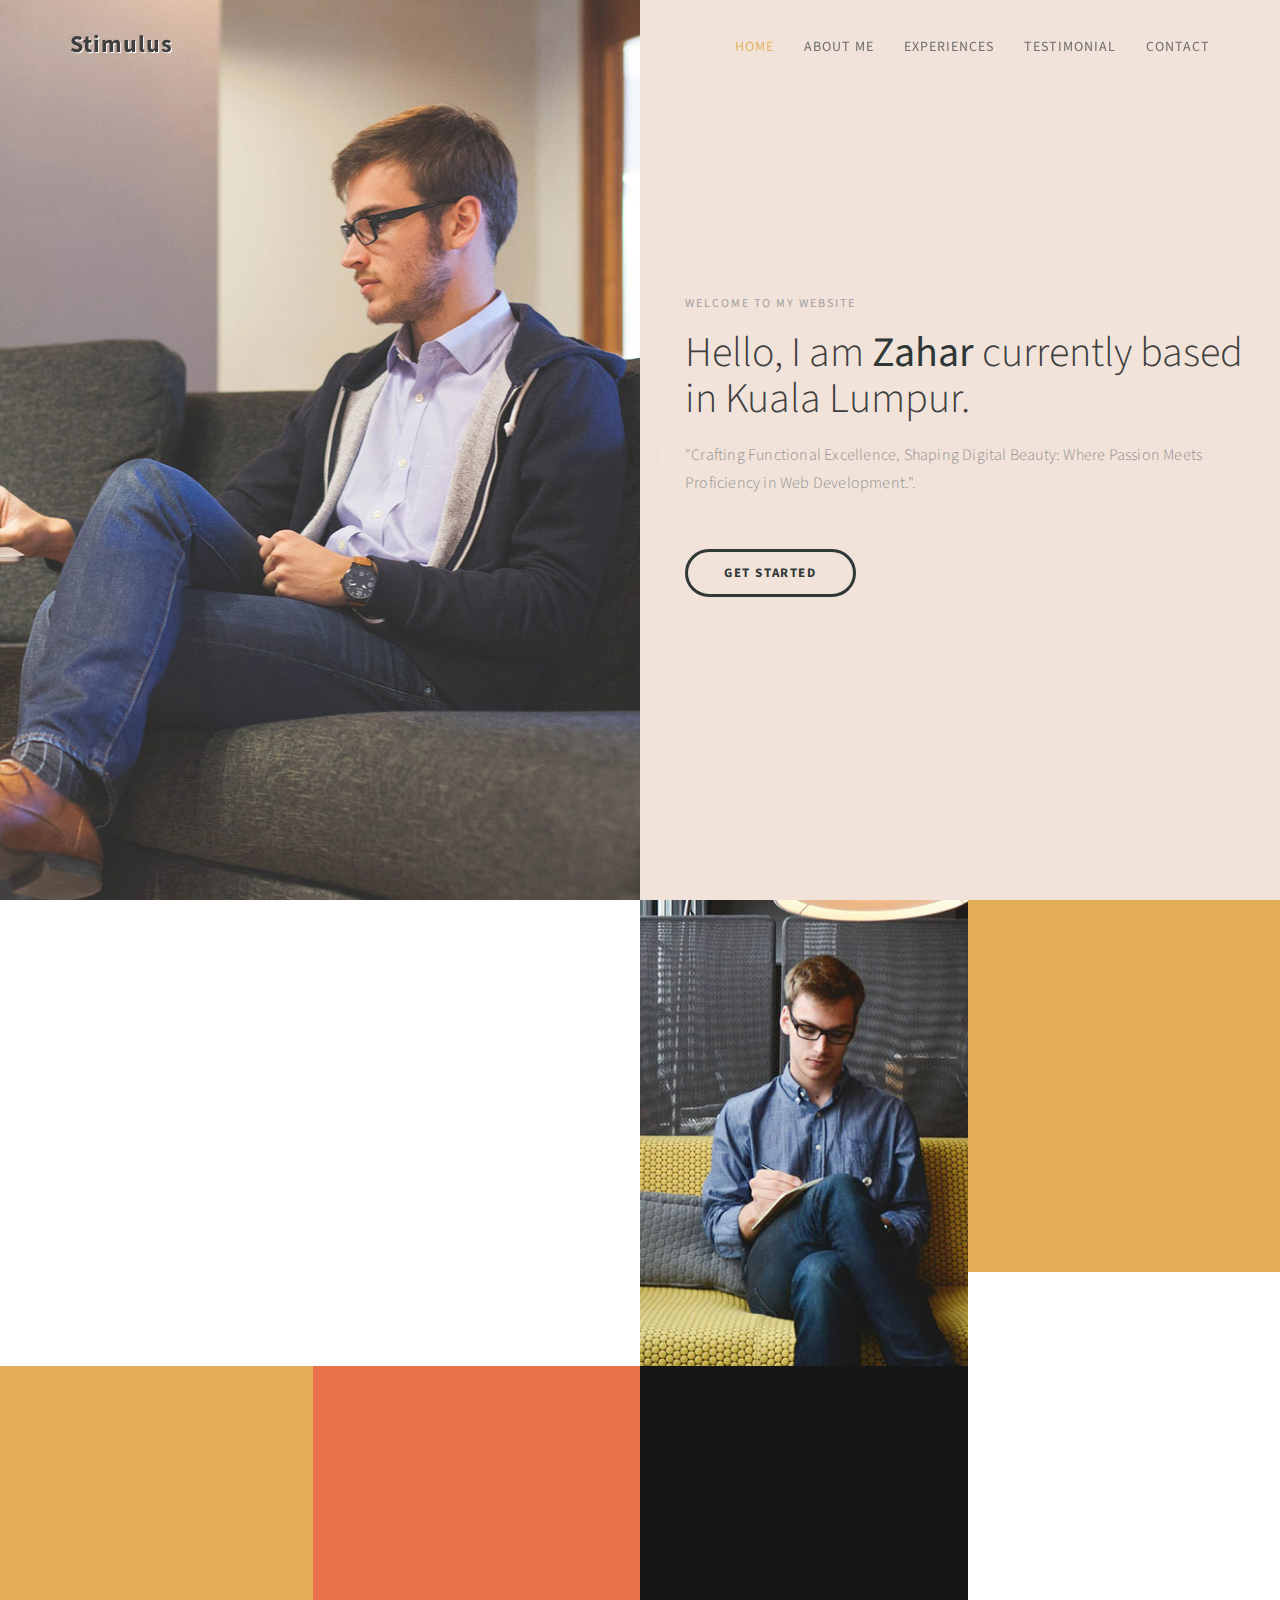
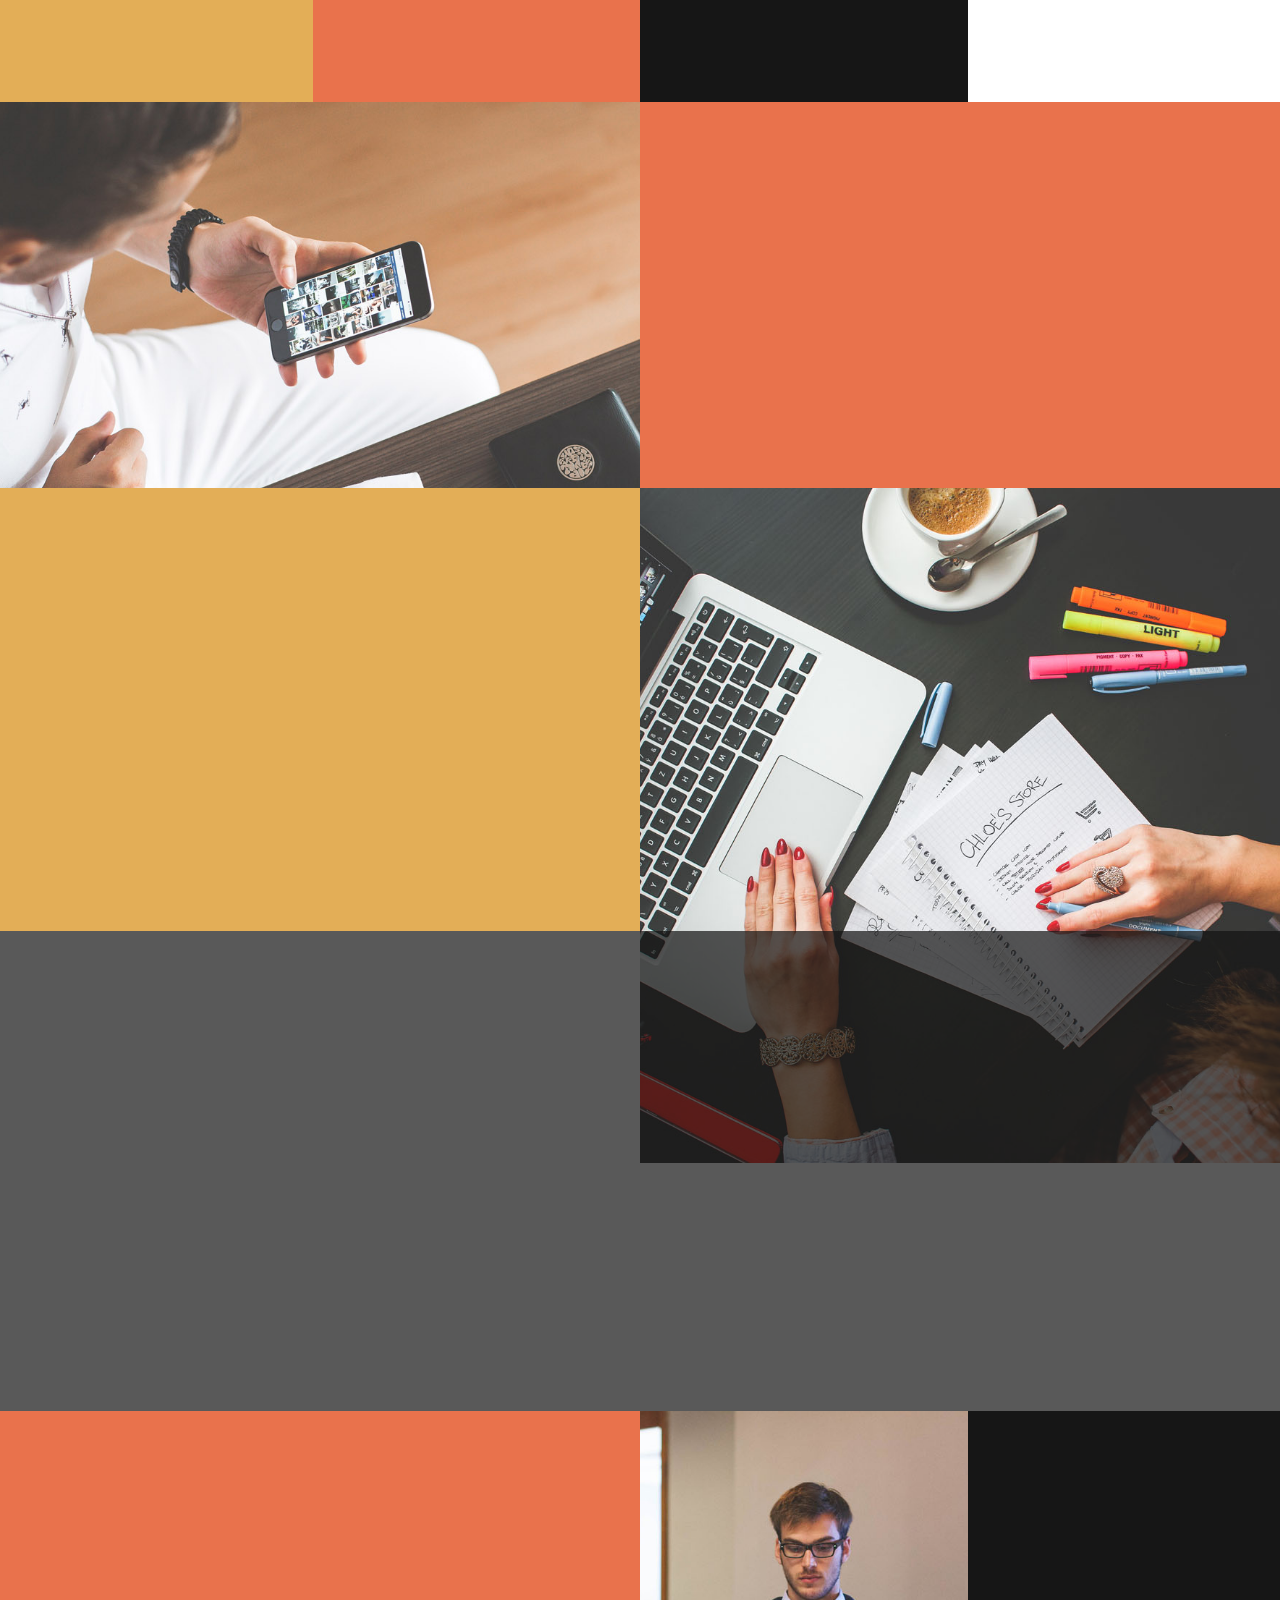
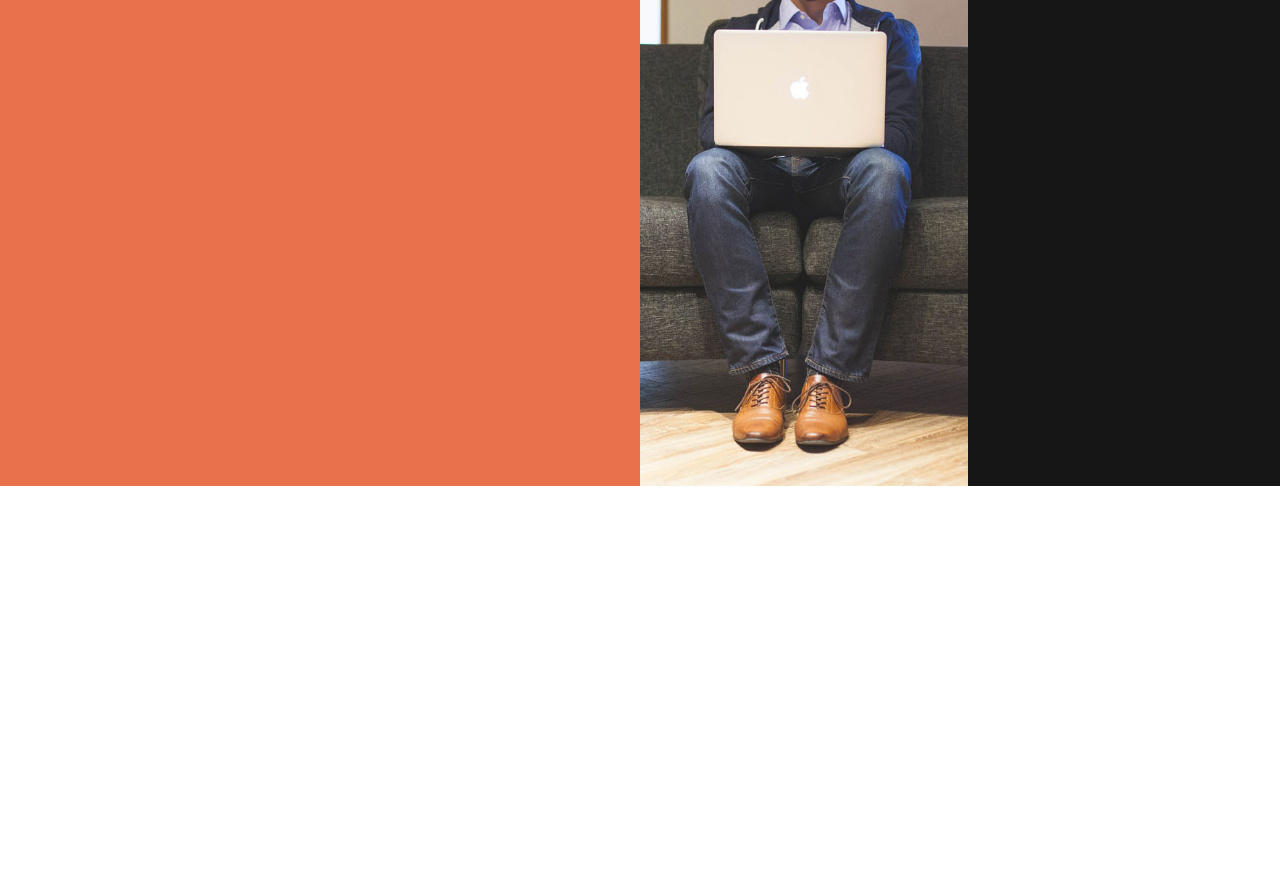
==== index.html @ f894a3c0 "adding file" ====
<!DOCTYPE html>
<html lang="en">
<head>

<meta charset="UTF-8">
<meta http-equiv="X-UA-Compatible" content="IE=Edge">
<meta name="description" content="">
<meta name="keywords" content="">
<meta name="author" content="templatemo">
<meta name="viewport" content="width=device-width, initial-scale=1, maximum-scale=1">

<title>Stimulus HTML CSS Template</title>
<!--
Stimulus Template
http://www.templatemo.com/tm-498-stimulus
-->
<link rel="stylesheet" href="css/bootstrap.min.css">
<link rel="stylesheet" href="css/animate.css">
<link rel="stylesheet" href="css/font-awesome.min.css">
<link rel="stylesheet" href="css/templatemo-style.css">

<link href="https://fonts.googleapis.com/css?family=Source+Sans+Pro:300,400,700" rel="stylesheet">

</head>
<body data-spy="scroll" data-target=".navbar-collapse" data-offset="50">


<!-- PRE LOADER -->

<div class="preloader">
     <div class="spinner">
          <span class="spinner-rotate"></span>
     </div>
</div>


<!-- Navigation Section -->

<div class="navbar navbar-fixed-top custom-navbar" role="navigation">
     <div class="container">

          <!-- navbar header -->
          <div class="navbar-header">
               <button class="navbar-toggle" data-toggle="collapse" data-target=".navbar-collapse">
                    <span class="icon icon-bar"></span>
                    <span class="icon icon-bar"></span>
                    <span class="icon icon-bar"></span>
               </button>
               <a href="#" class="navbar-brand">Stimulus</a>
          </div>

          <div class="collapse navbar-collapse">
               <ul class="nav navbar-nav navbar-right">
                    <li><a href="#home" class="smoothScroll">Home</a></li>
                    <li><a href="#about" class="smoothScroll">About Me</a></li>
                    <li><a href="#experience" class="smoothScroll">Experiences</a></li>
                    <li><a href="#quotes" class="smoothScroll">Testimonial</a></li>
                    <li><a href="#contact" class="smoothScroll">Contact</a></li>
               </ul>
          </div>

     </div>
</div>


<!-- Home Section -->

<section id="home" class="parallax-section">
     <div class="container">
          <div class="row">

               <div class="col-md-6 col-sm-6">
                    <div class="home-img"></div>
               </div>

               <div class="col-md-6 col-sm-6">
                    <div class="home-thumb">
                         <div class="section-title">
                              <h4 class="wow fadeInUp" data-wow-delay="0.3s">welcome to my website</h4>
                              <h1 class="wow fadeInUp" data-wow-delay="0.6s">Hello, I am <strong>Zahar</strong> currently based in Kuala Lumpur.</h1>
                              <p class="wow fadeInUp" data-wow-delay="0.9s">"Crafting Functional Excellence, Shaping Digital Beauty: Where Passion Meets Proficiency in Web Development.".</p>
                              
                              <a href="#about" class="wow fadeInUp smoothScroll section-btn btn btn-success" data-wow-delay="1.4s">Get Started</a>
                              
                         </div>
                    </div>
               </div>


          </div>
     </div>
</section>


<!-- About Section -->

<section id="about" class="parallax-section">
     <div class="container">
          <div class="row">

               <div class="col-md-6 col-sm-12">
                    <div class="about-thumb">
                         <div class="wow fadeInUp section-title" data-wow-delay="0.4s">
                              <h1>A Passionate Web Developer</h1>
                              <p class="color-yellow">Crafting Functional Excellence: A Journey of Passion and Purpose in Web Development</p>
                         </div>
                         <div class="wow fadeInUp" data-wow-delay="0.8s">
                              <p>In the dynamic world of web development, where innovation intersects with functionality, the journey of a junior web developer is nothing short of exhilarating. For me, it's not just about writing lines of code; it's about crafting digital experiences that resonate with users on a profound level.</p>
                              <p>But passion alone isn't enough. A good attitude is the cornerstone of effective teamwork. As a team member, I bring positivity, collaboration, and a willingness to learn and grow. I believe in the power of synergy, where diverse talents come together to achieve remarkable results.</p>
                         </div>
                    </div>
               </div>

               <div class="col-md-3 col-sm-6">
                    <div class="background-image about-img"></div>
               </div>

               <div class="bg-yellow col-md-3 col-sm-6">
                    <div class="skill-thumb">
                         <div class="wow fadeInUp section-title color-white" data-wow-delay="1.2s">
                              <h1>My Skills</h1>
                              <p class="color-white">LARAVEL . HTML . CSS .JS . REACT . GIT</p>
                         </div>

                         <div class=" wow fadeInUp skills-thumb" data-wow-delay="1.6s">
                         <strong>Front End (React) </strong>
                              <span class="color-white pull-right">60%</span>
                                   <div class="progress">
                                        <div class="progress-bar progress-bar-primary" role="progressbar" aria-valuenow="60" aria-valuemin="0" aria-valuemax="100" style="width: 60%;"></div>
                                   </div>

                         <strong>Backend processing (Laravel)</strong>
                              <span class="color-white pull-right">70%</span>
                                   <div class="progress">
                                        <div class="progress-bar progress-bar-primary" role="progressbar" aria-valuenow="70" aria-valuemin="0" aria-valuemax="100" style="width: 70%;"></div>
                                   </div>

                         <strong>HTML5 & CSS3</strong>
                              <span class="color-white pull-right">50%</span>
                                   <div class="progress">
                                        <div class="progress-bar progress-bar-primary" role="progressbar" aria-valuenow="50" aria-valuemin="0" aria-valuemax="100" style="width: 50%;"></div>
                                   </div>
                         </div>

                    </div>
               </div>

          </div>
     </div>
</section>


<!-- Service Section -->

<section id="service" class="parallax-section">
     <div class="container">
          <div class="row">

               <div class="bg-yellow col-md-3 col-sm-6">
                    <div class="wow fadeInUp color-white service-thumb" data-wow-delay="0.8s">
                         <i class="fa fa-desktop"></i>
                              <h3>Interface Design</h3>
                              <p class="color-white">Phasellus vulputate tellus nec tortor varius elementum. Curabitur at pulvinar ante.</p>
                    </div>
               </div>

               <div class="col-md-3 col-sm-6">
                    <div class="wow fadeInUp color-white service-thumb" data-wow-delay="1.2s">
                         <i class="fa fa-paper-plane"></i>
                              <h3>Media Strategy</h3>
                              <p class="color-white">Curabitur at pulvinar ante. Duis dui urna, faucibus eget felis eu, iaculis congue sem.</p>
                    </div>
               </div>

               <div class="bg-dark col-md-3 col-sm-6">
                    <div class="wow fadeInUp color-white service-thumb" data-wow-delay="1.6s">
                         <i class="fa fa-table"></i>
                              <h3>Mobile App</h3>
                              <p class="color-white">Mauris convallis eros massa, vitae euismod arcu tempus ut. Quisque viverra iaculis.</p>
                    </div>
               </div>

               <div class="bg-white col-md-3 col-sm-6">
                    <div class="wow fadeInUp service-thumb" data-wow-delay="1.8s">
                         <i class="fa fa-html5"></i>
                              <h3>Coding</h3>
                              <p>Mauris convallis eros massa, vitae euismod arcu tempus ut. Quisque viverra iaculis.</p>
                    </div>
               </div>

          </div>
     </div>
</section>


<!-- Experience Section -->

<section id="experience" class="parallax-section">
     <div class="container">
          <div class="row">

               <div class="col-md-6 col-sm-6">
                    <div class="background-image experience-img"></div>
               </div>

               <div class="col-md-6 col-sm-6">
                    <div class="color-white experience-thumb">
                         <div class="wow fadeInUp section-title" data-wow-delay="0.8s">
                              <h1>My Experiences</h1>
                              <p class="color-white">Previous companies and my tasks</p>
                         </div>

                         <div class="wow fadeInUp color-white media" data-wow-delay="1.2s">
                              <div class="media-object media-left">
                                   <i class="fa fa-laptop"></i>
                              </div>
                              <div class="media-body">
                                   <h3 class="media-heading">Graphic Designer <small>2014 Jul - 2015 Sep</small></h3>
                                   <p class="color-white">Lorem ipsum dolor sit amet, consectetur adipisicing elit.</p>
                              </div>
                         </div>

                         <div class="wow fadeInUp color-white media" data-wow-delay="1.6s">
                              <div class="media-object media-left">
                                   <i class="fa fa-laptop"></i>
                              </div>
                              <div class="media-body">
                                   <h3 class="media-heading">Web Designer <small>2015 Oct - 2017 Jan</small></h3>
                                   <p class="color-white">Lorem ipsum dolor sit amet, consectetur adipisicing elit.</p>
                              </div>
                         </div>

                    </div>
               </div>

          </div>
     </div>
</section>


<!-- Education Section -->

<section id="education" class="parallax-section">
     <div class="container">
          <div class="row">

               <div class="col-md-6 col-sm-6">
                    <div class="color-white education-thumb">
                         <div class="wow fadeInUp section-title" data-wow-delay="0.8s">
                              <h1>My Education</h1>
                              <p class="color-white">In cursus orci non ipsum gravida dignissim</p>
                         </div>

                         <div class="wow fadeInUp color-white media" data-wow-delay="1.2s">
                              <div class="media-object media-left">
                                   <i class="fa fa-laptop"></i>
                              </div>
                              <div class="media-body">
                                   <h3 class="media-heading">Master in Design <small>2012 Jan - 2014 May</small></h3>
                                   <p class="color-white">Etiam iaculis elit in mauris ullamcorper auctor. Proin a sapien id orci ullamcorper dignissim eu in neque. </p>
                              </div>
                         </div>

                         <div class="wow fadeInUp color-white media" data-wow-delay="1.6s">
                              <div class="media-object media-left">
                                   <i class="fa fa-laptop"></i>
                              </div>
                              <div class="media-body">
                                   <h3 class="media-heading">Bachelor of Arts <small>2008 May - 2011 Dec</small></h3>
                                   <p class="color-white">Orci varius natoque penatibus et magnis dis parturient montes, nascetur ridiculus mus.</p>
                              </div>
                         </div>

                    </div>
               </div>

               <div class="col-md-6 col-sm-6">
                    <div class="background-image education-img"></div>
               </div>

          </div>
     </div>
</section>


<!-- Quotes Section -->

<section id="quotes" class="parallax-section">
     <div class="overlay"></div>
     <div class="container">
          <div class="row">

               <div class="col-md-offset-1 col-md-10 col-sm-12">
                    <i class="wow fadeInUp fa fa-star" data-wow-delay="0.6s"></i>
                    <h2 class="wow fadeInUp" data-wow-delay="0.8s">Proin lobortis eu diam et facilisis. Fusce nisi nibh, molestie in vestibulum quis, auctor et orci.</h2>
                    <p class="wow fadeInUp" data-wow-delay="1s">Curabitur at pulvinar ante. Duis dui urna, faucibus eget felis eu, iaculis congue sem.</p>
               </div>

          </div>
     </div>
</section>


<!-- Contact Section -->

<section id="contact" class="parallax-section">
     <div class="container">
          <div class="row">

               <div class="col-md-6 col-sm-12">
                    <div class="contact-form">
                         <div class="wow fadeInUp section-title" data-wow-delay="0.2s">
                              <h1 class="color-white">Say hello..</h1>
                              <p class="color-white">Integer ut consectetur est. In cursus orci non ipsum gravida dignissim.</p>
                         </div>

                         <div id="contact-form">
                              <form action="#template-mo" method="post">
                                   <div class="wow fadeInUp" data-wow-delay="1s">
                                        <input name="fullname" type="text" class="form-control" id="fullname" placeholder="Your Name">
                                   </div>
                                   <div class="wow fadeInUp" data-wow-delay="1.2s">
                                        <input name="email" type="email" class="form-control" id="email" placeholder="Your Email">
                                   </div>
                                   <div class="wow fadeInUp" data-wow-delay="1.4s">
                                        <textarea name="message" rows="5" class="form-control" id="message" placeholder="Write your message..."></textarea>
                                   </div>
                                   <div class="wow fadeInUp col-md-6 col-sm-8" data-wow-delay="1.6s">
                                        <input name="submit" type="submit" class="form-control" id="submit" value="Send">
                                   </div>
                              </form>
                         </div>

                    </div>
               </div>

               <div class="col-md-3 col-sm-6">
                    <div class="background-image contact-img"></div>
               </div>

               <div class="bg-dark col-md-3 col-sm-6">
                    <div class="contact-thumb">
                         <div class="wow fadeInUp contact-info" data-wow-delay="0.6s">
                              <h3 class="color-white">Visit my office</h3>
                              <p>456 New Street 22000, New York City, USA</p>
                         </div>

                         <div class="wow fadeInUp contact-info" data-wow-delay="0.8s">
                              <h3 class="color-white">Contact.</h3>
                              <p><i class="fa fa-phone"></i> 01-0110-0220</p>
                              <p><i class="fa fa-envelope-o"></i> <a href="mailto:hello@company.co">hello@company.co</a></p>
                              <p><i class="fa fa-globe"></i> <a href="#">company.co</a></p>
                         </div>

                    </div>
               </div>

          </div>
     </div>
</section>


<!-- Footer Section -->

<footer>
	<div class="container">
		<div class="row">

               <div class="col-md-12 col-sm-12">
                    <div class="wow fadeInUp footer-copyright" data-wow-delay="1.8s">
                         <p>Copyright &copy; 2016 Your Company
                    
                    | Design: <a href="http://www.google.com/+templatemo" target="_parent">templatemo</a></p>
                    </div>
				<ul class="wow fadeInUp social-icon" data-wow-delay="2s">
                         <li><a href="#" class="fa fa-facebook"></a></li>
                         <li><a href="#" class="fa fa-twitter"></a></li>
                         <li><a href="#" class="fa fa-google-plus"></a></li>
                         <li><a href="#" class="fa fa-dribbble"></a></li>
                         <li><a href="#" class="fa fa-linkedin"></a></li>
                    </ul>
               </div>
			
		</div>
	</div>
</footer>

<!-- SCRIPTS -->

<script src="js/jquery.js"></script>
<script src="js/bootstrap.min.js"></script>
<script src="js/jquery.parallax.js"></script>
<script src="js/smoothscroll.js"></script>
<script src="js/wow.min.js"></script>
<script src="js/custom.js"></script>

</body>
</html>
---- css/templatemo-style.css ----
/*

Stimulus Template

http://www.templatemo.com/tm-498-stimulus

*/

body {
	background: #ffffff;
    font-family: 'Source Sans Pro', sans-serif;
    font-style: normal;
	font-weight: 300;
    overflow-x: hidden;
}

html,body {
  width: 100%;
  height: 100%;
}


/*---------------------------------------
    Typorgraphy              
-----------------------------------------*/

h1,h2,h3,h4,h5,h6 {
  font-style: normal;
  font-weight: 300;
}

h1,h2,h3 {
  font-weight: 300;
}

h1 {
  font-size: 42px;
  padding-bottom: 14px;
  margin-bottom: 0px;
}

h2 {
  font-size: 42px;
  line-height: 52px;
  margin-top: 0px;
}

h3 {
  font-size: 26px;
  line-height: 32px;
  padding-bottom: 6px;
}

h4 {
  color: #999;
  font-size: 12px;
  font-weight: normal;
  letter-spacing: 2px;
  text-transform: uppercase;
  padding-top: 6px;
}

h5 {
  color: #666666;
}

strong {
  color: #232B2B;
  font-weight: normal;
}

p {
    color: #888;
    font-size: 16px;
    font-weight: 300;
    line-height: 28px;
    letter-spacing: 0.2px;
}

.section-btn {
  background-color: transparent;
  border: 3px solid #232B2B;
  border-radius: 100px;
  color: #232B2B;
  font-size: 13px;
  font-weight: bold;
  letter-spacing: 1.6px;
  padding: 12px 36px;
  margin-top: 42px;
  transition: all 0.4s ease-in-out;
  text-transform: uppercase;
}

.section-btn:hover {
  background: #E3AE57;
  border-color: transparent;
  color: #ffffff;
}

.btn-success:focus {
  background-color: #000;
  border-color: transparent;
}

.parallax-section {
  background-attachment: fixed !important;
  background-size: cover !important;
}

.section-title {
  position: relative;
  padding-bottom: 22px;
}

#about,
#service,
#experience,
#education,
#contact {
  position: relative;
}

#home .container,
#about .container, 
#experience .container,
#service .container,
#education .container,
#contact .container {
  width: 100%;
  padding: 0;
  margin: 0;
}

#experience .experience-thumb,
#education .education-thumb  {
  padding: 22px 42px 42px 42px;
}

#service,
#quotes,
footer {
  text-align: center;
}

#experience,
#education {
  background: #E9724C;
}

.background-image {
    background-position: 50% 50% !important;
    background-size: cover !important;
    width: 100%;
    height: 100%;
    min-height: 75vh;
    position: absolute;
    top: 0;
    right: 0;
    bottom: 0;
    left: 0;
}

.color-white {
  color: #ffffff;
}

.color-yellow {
  color: #E3AE57;
}

.bg-yellow {
  background: #E3AE57;
}

.bg-white {
  background: #ffffff;
}

.bg-dark {
  background: #161616;
}



/*---------------------------------------
    General               
-----------------------------------------*/

html{
  -webkit-font-smoothing: antialiased;
}

a {
  color: #E3AE57;
  -webkit-transition: 0.5s;
  -o-transition: 0.5s;
  transition: 0.5s;
  text-decoration: none !important;
}
a:hover, a:active, a:focus {
  color: #E3AE57;
  outline: none;
}

* {
  -webkit-box-sizing: border-box;
  -moz-box-sizing: border-box;
  box-sizing: border-box;
}

*:before,
*:after {
  -webkit-box-sizing: border-box;
  -moz-box-sizing: border-box;
  box-sizing: border-box;
}



/*---------------------------------------
    Preloader section              
-----------------------------------------*/

.preloader {
  position: fixed;
  top: 0;
  left: 0;
  width: 100%;
  height: 100%;
  z-index: 99999;
  display: flex;
  flex-flow: row nowrap;
  justify-content: center;
  align-items: center;
  background: none repeat scroll 0 0 #ffffff;
}

.spinner {
  border: 1px solid transparent;
  border-radius: 5px;
  position: relative;
}

.spinner:before {
  content: '';
  box-sizing: border-box;
  position: absolute;
  top: 50%;
  left: 50%;
  width: 30px;
  height: 30px;
  margin-top: -10px;
  margin-left: -10px;
  border-radius: 50%;
  border: 2px solid #E3AE57;
  border-top-color: #f9f9f9;
  animation: spinner .6s linear infinite;
}

@-webkit-@keyframes spinner {
  to {transform: rotate(360deg);}
}

@keyframes spinner {
  to {transform: rotate(360deg);}
}



/*---------------------------------------
    Navigation section              
-----------------------------------------*/

.custom-navbar {
    margin-bottom: 0;
    background-color: #ffffff;
}

.custom-navbar .navbar-brand {
    color: #333;
	text-shadow: 1px 1px #fff;
    font-weight: bold;
    font-size: 24px;
    line-height: 35px;
    letter-spacing: 1px;
}

.custom-navbar .nav li a {
    color: #666;
    font-size: 14px;
    font-weight: 400;
    letter-spacing: 1px;
    text-transform: uppercase;
    line-height: 40px;
    transition: all 0.4s ease-in-out;
}

.custom-navbar .nav li a:hover {
    background: transparent;
    color: #E3AE57;
}

.custom-navbar .navbar-nav > li > a:hover,
.custom-navbar .navbar-nav > li > a:focus {
  background-color: transparent;
}

.custom-navbar .nav li.active > a {
    background-color: transparent;
    color: #E3AE57;
}

.custom-navbar .navbar-toggle {
    border: none;
    padding-top: 10px;
}

.custom-navbar .navbar-toggle {
    background-color: transparent;
}

.custom-navbar .navbar-toggle .icon-bar {
    background: #E3AE57;
    border-color: transparent;
}

@media(min-width:768px) {
    .custom-navbar {
        padding: 12px 0;
        border-bottom: 0;
        background: 0 0; 
    }
    .custom-navbar.top-nav-collapse {
        background: #ffffff;
        box-shadow: 0px 2px 8px 0px rgba(50, 50, 50, 0.08);
        padding: 0;
    }

}



/*---------------------------------------
    Home section              
-----------------------------------------*/

#home h1 {
  padding-bottom: 18px;
}

#home .col-md-6 {
  background: #f1e2d7;
/* light blue color: #c3eafd; */
  padding-right: 0;
  padding-left: 0;
}

#home .home-img {
  background: url('../images/home-img.jpg') no-repeat;
  background-size: cover;
  background-position: 50% 50%;
  width: 100%;
  height: 100vh;
}

#home .home-thumb {
  display: -webkit-box;
  display: -webkit-flex;
  display: -ms-flexbox;
  display: flex;
  -webkit-box-align: center;
  -webkit-align-items: center;
  -ms-flex-align: center;
  align-items: center;
  height: 100vh;
  padding: 0 45px 0 45px;
}



/*---------------------------------------
   About section              
-----------------------------------------*/

#about .about-img {
    background: url('../images/about-img.jpg') no-repeat;
}

#about .about-thumb,
#about .skill-thumb {
  padding: 22px 32px 32px 32px;
}

#about .progress {
  background: #ffffff;
  border-radius: 0px;
  box-shadow: none;
  height: 2px;
}

#about .progress-bar-primary {
  background: #232B2B;
}

#about strong,
#about span {
  font-weight: bold;
  display: inline-block;
  padding-bottom: 8px;
}



/*---------------------------------------
    Service section              
-----------------------------------------*/

#service {
  background: #E9724C;
}

#service p {
  font-size: 18px;
  line-height: 30px;
}

#service .service-thumb {
  padding: 52px 22px 52px 22px;
}

#service .service-thumb .fa {
  font-size: 42px;
  padding-bottom: 22px;
}



/*---------------------------------------
    Experience section              
-----------------------------------------*/

#experience .experience-img {
  background: url('../images/experience-img.jpg') no-repeat;
}

#experience .media-heading {
  margin-bottom: 0px;
}

#experience .media .fa {
  font-size: 42px;
  margin-right: 14px;
}

#experience small {
  color: #633;
  font-weight: bold;
}

/*---------------------------------------
    Education section              
-----------------------------------------*/

#education {
  background: #E3AE57;
}

#education .education-img {
  background: url('../images/education-img.jpg') no-repeat;
}

#education .media-heading {
  margin-bottom: 0px;
}

#education .media .fa {
  font-size: 42px;
  margin-right: 14px;
}

#education small {
  color: #886D1E;
  font-weight: bold;
}



/*---------------------------------------
   Quotes section              
-----------------------------------------*/

#quotes {
    background: url('../images/quotes-bg.jpg') 50% 0 repeat-y fixed;
    background-size: cover;
    background-position: center center;
    color: #ffffff;
    position: relative;
    padding: 100px 0px;
}

#quotes .overlay {
    background: #121212;
    width: 100%;
    height: 100%;
    position: absolute;
    top: 0;
    opacity: 0.7;
}

#quotes .fa {
  font-size: 42px;
  margin-top: 32px;
  margin-bottom: 22px;
}

#quotes p {
  padding-top: 32px;
}


/*---------------------------------------
    Contact section              
-----------------------------------------*/

#contact {
  background: #E9724C;
}

#contact .contact-form,
#contact .contact-thumb {
  padding: 22px 32px 22px 32px;
  min-height: 75vh;
}

#contact .contact-img {
  background: url('../images/contact-img.jpg') no-repeat;
  min-height: 75vh;
}

#contact .contact-info {
  padding-top: 6px;
  padding-bottom: 6px;
}

#contact .form-control::-moz-placeholder{color:#ffffff;opacity:1}
#contact .form-control:-ms-input-placeholder{color:#ffffff}
#contact .form-control::-webkit-input-placeholder{color:#ffffff}

#contact .form-control {
  background: transparent;
  border: none;
  border-bottom: 1px solid #E3AE57;
  border-radius: 0px;
  box-shadow: none;
  color: #ffffff;
  font-size: 18px;
  margin-top: 10px;
  margin-bottom: 25px;
  transition: all 0.4s ease-in-out;
}

#contact .form-control:focus {
  border-bottom-color: #ffffff;
}

#contact input {
  height: 45px;
}

#contact input[type="submit"] {
  background: #ffffff;
  border: 2px solid transparent;
  border-radius: 40px;
  color: #161616;
  padding-bottom: 10px;
}

#contact input[type="submit"]:hover {
  background: transparent;
  border-color: #ffffff;
  color: #ffffff;
}

#contact .fa {
  padding-right: 10px;
}



/*---------------------------------------
   Footer section              
-----------------------------------------*/

footer {
    padding: 140px 0px;
}



/*---------------------------------------
   Social icon             
-----------------------------------------*/

.social-icon {
    position: relative;
    padding: 0;
    margin: 0;
    text-align: center;
}

.social-icon li {
    display: inline-block;
    list-style: none;
}

.social-icon li a {
    border: 2px solid transparent;
    color: #999;
    border-radius: 100px;
    cursor: pointer;
    font-size: 16px;
    text-decoration: none;
    transition: all 0.4s ease-in-out;
    width: 50px;
    height: 50px;
    line-height: 50px;
    text-align: center;
    vertical-align: middle;
    position: relative;
    margin: 22px 4px 10px 4px;
}

.social-icon li a:hover {
    background: #E3AE57;
    border-color: #ffffff;
    color: #ffffff;
    transform: scale(1.1);
}



/*---------------------------------------
   Mobile Responsive         
-----------------------------------------*/

@media only screen and (max-width: 580px) {
  h1 {
    font-size: 32px;
  }

  h2 {
    font-size: 28px;
    line-height: inherit;
  }

  h3 {
    font-size: 22px;
    line-height: inherit;
  }
}

@media only screen and (max-width: 767px) {
  .custom-navbar .navbar-brand {
    line-height: 18px;
  }

  #home .home-thumb {
    height: auto;
    padding-top: 32px;
    padding-bottom: 12px;
  }

  #home .container,
  #about .container, 
  #experience .container,
  #service .container,
  #education .container,
  #contact .container {
    padding-right: 15px;
    padding-left: 15px;
  }

  #about .col-md-3,
  #experience .col-md-6,
  #education .col-md-6,
  #contact .col-md-3 {
    padding: 0;
    margin: 0;
  }

  .background-image {
    position: relative;
    min-height: 65vh;
  }
}

@media only screen and (max-width: 1024px) {
  .section-title {
    padding-bottom: 12px;
  }

  footer {
    padding: 40px 0;
  }
}
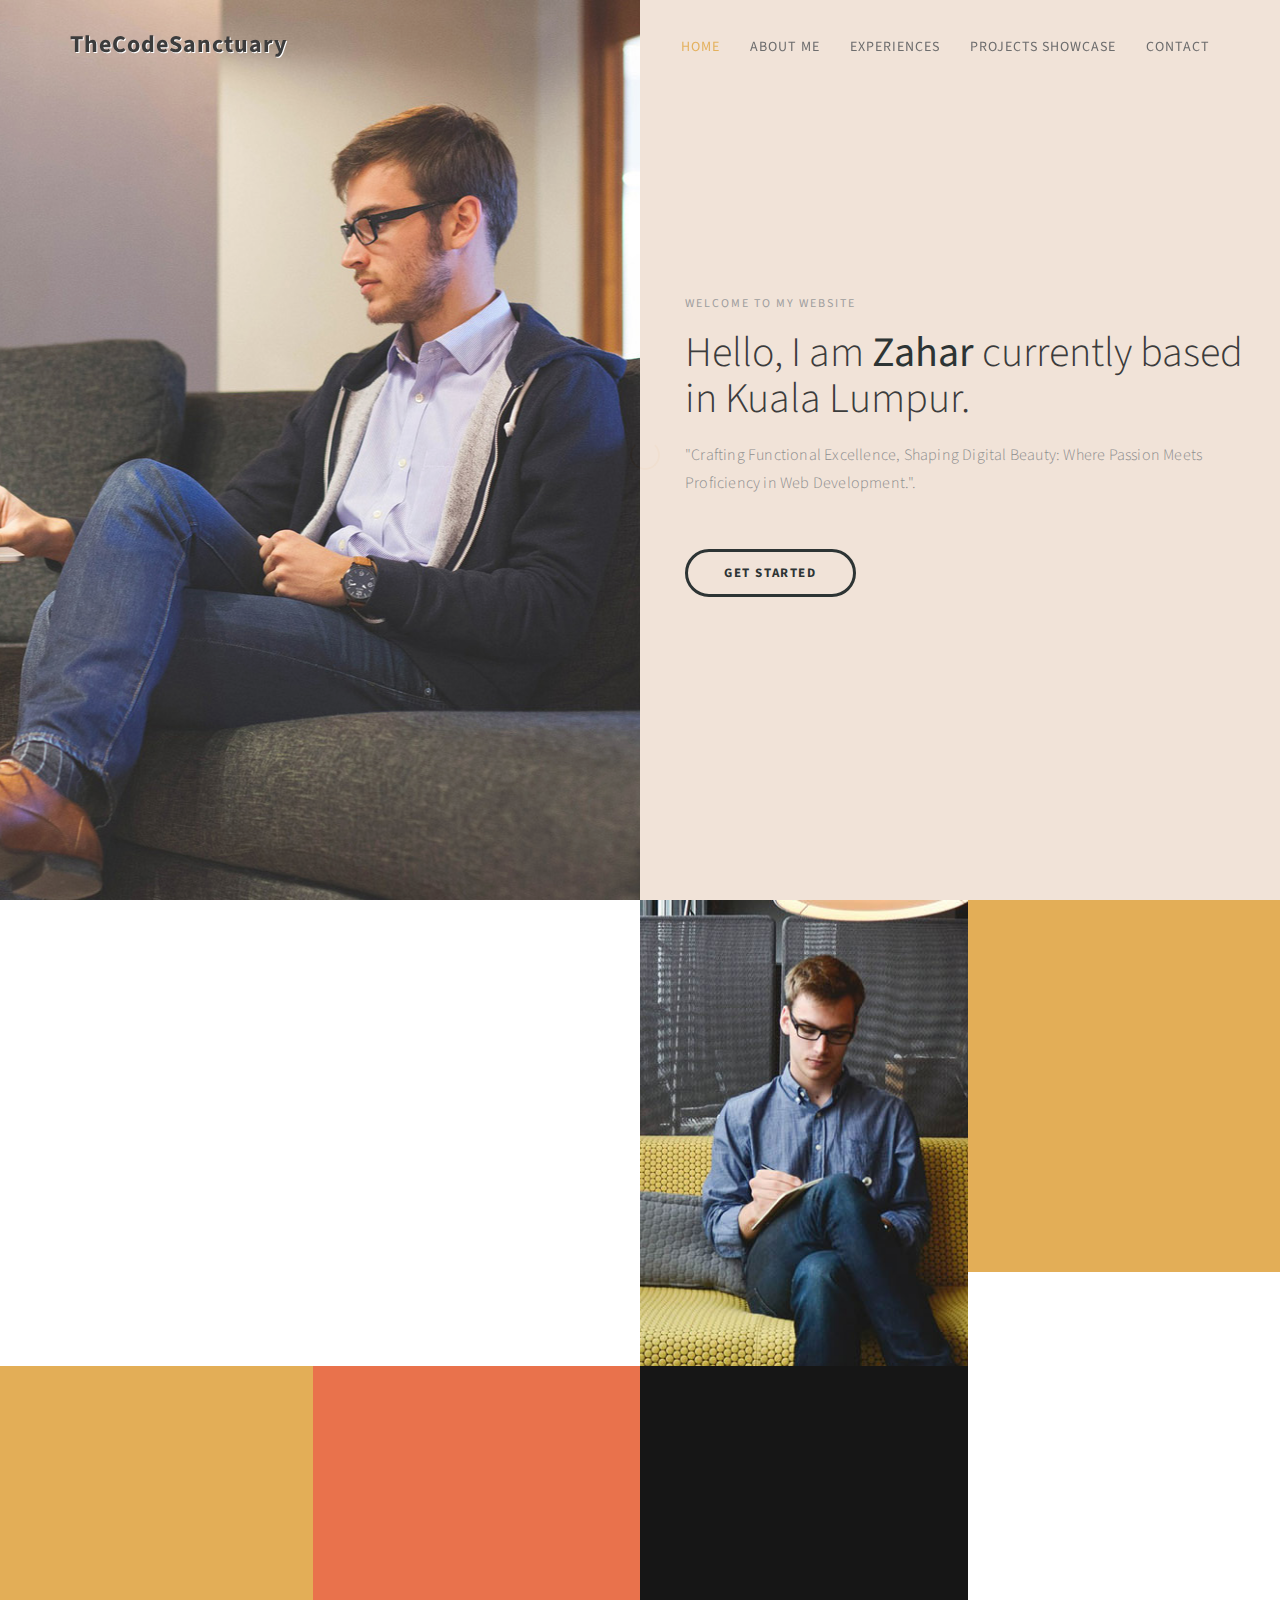
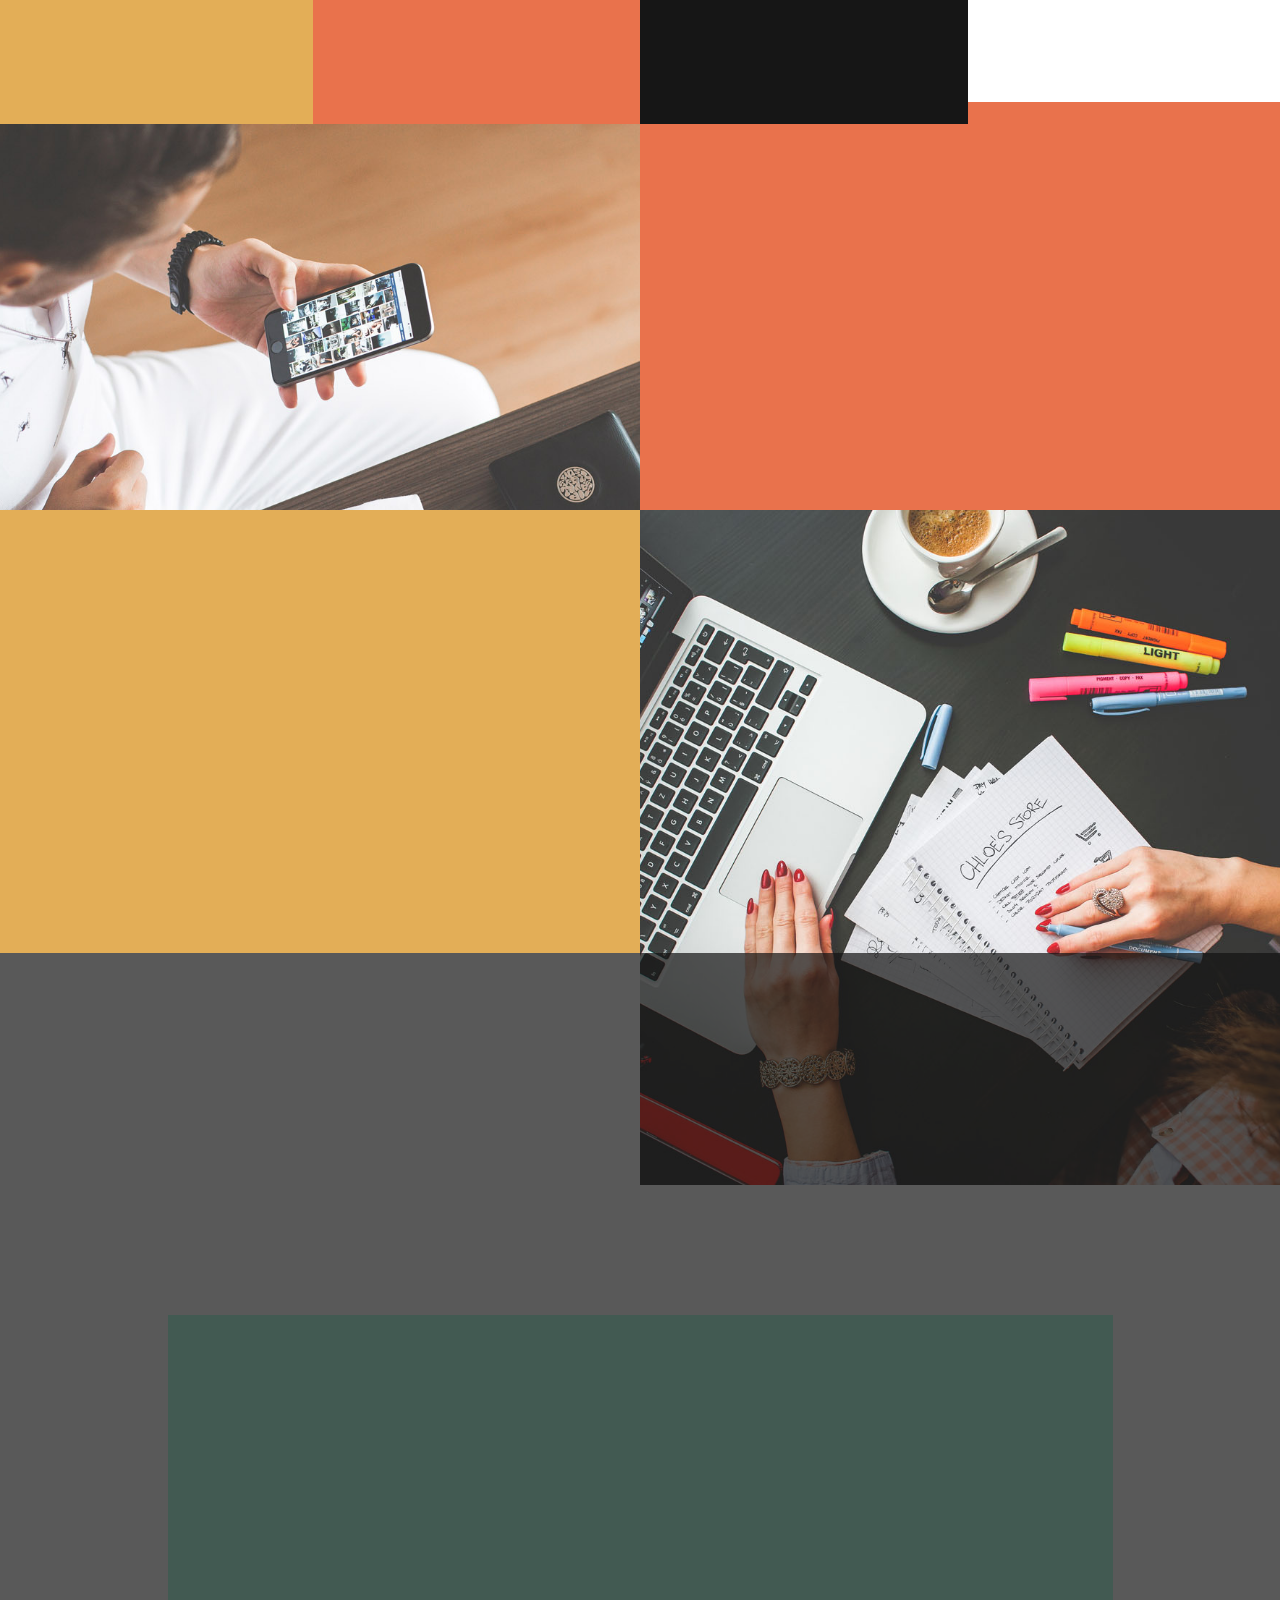
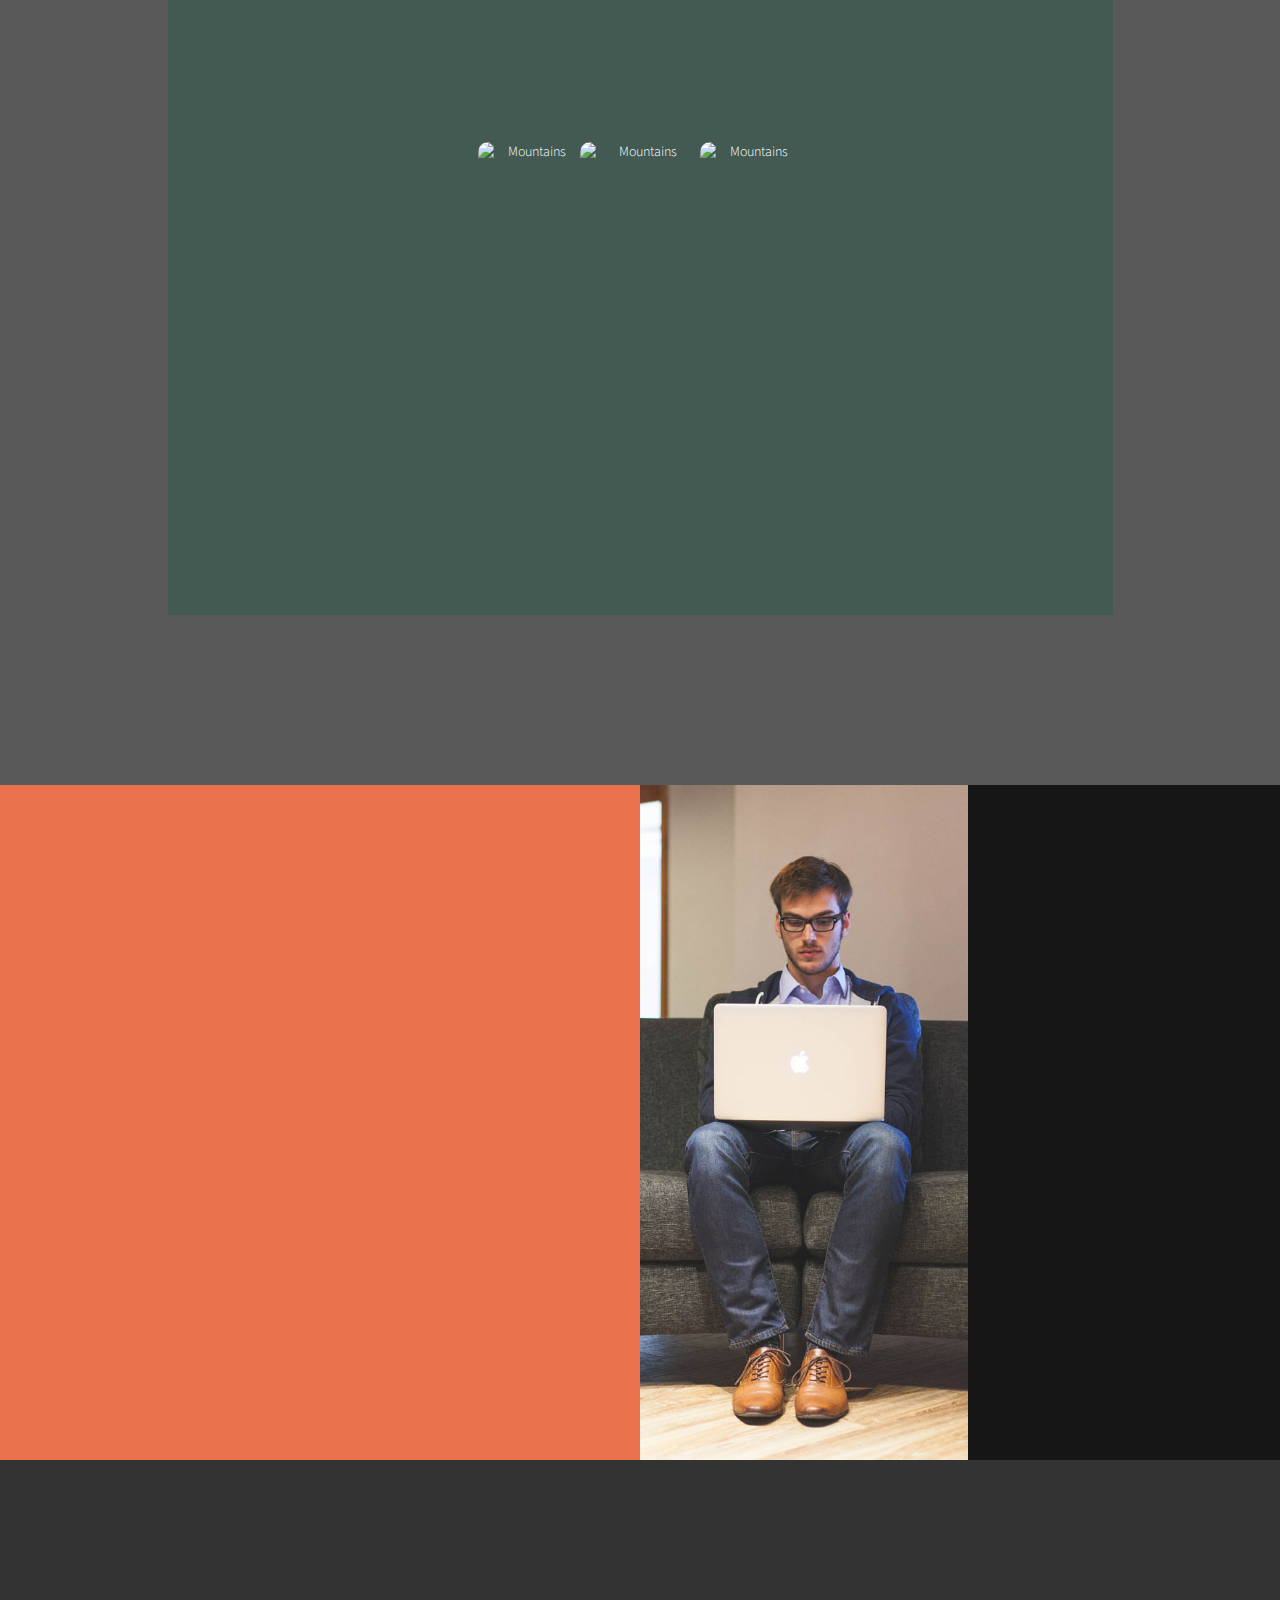
==== commit 16a56b18: "changging wording on detail info in all section" ====
--- a/index.html
+++ b/index.html
@@ -1,398 +1,462 @@
 <!DOCTYPE html>
 <html lang="en">
+
 <head>
 
-<meta charset="UTF-8">
-<meta http-equiv="X-UA-Compatible" content="IE=Edge">
-<meta name="description" content="">
-<meta name="keywords" content="">
-<meta name="author" content="templatemo">
-<meta name="viewport" content="width=device-width, initial-scale=1, maximum-scale=1">
-
-<title>Stimulus HTML CSS Template</title>
-<!--
-Stimulus Template
-http://www.templatemo.com/tm-498-stimulus
--->
-<link rel="stylesheet" href="css/bootstrap.min.css">
-<link rel="stylesheet" href="css/animate.css">
-<link rel="stylesheet" href="css/font-awesome.min.css">
-<link rel="stylesheet" href="css/templatemo-style.css">
-
-<link href="https://fonts.googleapis.com/css?family=Source+Sans+Pro:300,400,700" rel="stylesheet">
+     <meta charset="UTF-8">
+     <meta http-equiv="X-UA-Compatible" content="IE=Edge">
+     <meta name="description" content="">
+     <meta name="keywords" content="">
+     <meta name="author" content="templatemo">
+     <meta name="viewport" content="width=device-width, initial-scale=1, maximum-scale=1">
+
+     <title>My-Personal-Portfolio</title>
+     <link rel="stylesheet" href="css/style.css">
+     <link rel="stylesheet" href="css/bootstrap.min.css">
+     <link rel="stylesheet" href="css/animate.css">
+     <link rel="stylesheet" href="css/font-awesome.min.css">
+     <link rel="stylesheet" href="css/templatemo-style.css">
+     <link rel="stylesheet" href="https://cdnjs.cloudflare.com/ajax/libs/font-awesome/6.5.2/css/all.min.css">
+     <link href="https://fonts.googleapis.com/css?family=Source+Sans+Pro:300,400,700" rel="stylesheet">
 
 </head>
+
 <body data-spy="scroll" data-target=".navbar-collapse" data-offset="50">
 
 
-<!-- PRE LOADER -->
-
-<div class="preloader">
-     <div class="spinner">
-          <span class="spinner-rotate"></span>
+     <!-- PRE LOADER -->
+
+     <div class="preloader">
+          <div class="spinner">
+               <span class="spinner-rotate"></span>
+          </div>
      </div>
-</div>
-
-
-<!-- Navigation Section -->
-
-<div class="navbar navbar-fixed-top custom-navbar" role="navigation">
-     <div class="container">
-
-          <!-- navbar header -->
-          <div class="navbar-header">
-               <button class="navbar-toggle" data-toggle="collapse" data-target=".navbar-collapse">
-                    <span class="icon icon-bar"></span>
-                    <span class="icon icon-bar"></span>
-                    <span class="icon icon-bar"></span>
-               </button>
-               <a href="#" class="navbar-brand">Stimulus</a>
-          </div>
-
-          <div class="collapse navbar-collapse">
-               <ul class="nav navbar-nav navbar-right">
-                    <li><a href="#home" class="smoothScroll">Home</a></li>
-                    <li><a href="#about" class="smoothScroll">About Me</a></li>
-                    <li><a href="#experience" class="smoothScroll">Experiences</a></li>
-                    <li><a href="#quotes" class="smoothScroll">Testimonial</a></li>
-                    <li><a href="#contact" class="smoothScroll">Contact</a></li>
-               </ul>
-          </div>
-
+
+
+     <!-- Navigation Section -->
+
+     <div class="navbar navbar-fixed-top custom-navbar" role="navigation">
+          <div class="container">
+
+               <!-- navbar header -->
+               <div class="navbar-header">
+                    <button class="navbar-toggle" data-toggle="collapse" data-target=".navbar-collapse">
+                         <span class="icon icon-bar"></span>
+                         <span class="icon icon-bar"></span>
+                         <span class="icon icon-bar"></span>
+                    </button>
+                    <a href="#" class="navbar-brand">TheCodeSanctuary</a>
+               </div>
+
+               <div class="collapse navbar-collapse">
+                    <ul class="nav navbar-nav navbar-right">
+                         <li><a href="#home" class="smoothScroll">Home</a></li>
+                         <li><a href="#about" class="smoothScroll">About Me</a></li>
+                         <li><a href="#experience" class="smoothScroll">Experiences</a></li>
+                         <li><a href="#quotes" class="smoothScroll">Projects Showcase</a></li>
+                         <li><a href="#contact" class="smoothScroll">Contact</a></li>
+                    </ul>
+               </div>
+
+          </div>
      </div>
-</div>
-
-
-<!-- Home Section -->
-
-<section id="home" class="parallax-section">
-     <div class="container">
-          <div class="row">
-
-               <div class="col-md-6 col-sm-6">
-                    <div class="home-img"></div>
-               </div>
-
-               <div class="col-md-6 col-sm-6">
-                    <div class="home-thumb">
-                         <div class="section-title">
-                              <h4 class="wow fadeInUp" data-wow-delay="0.3s">welcome to my website</h4>
-                              <h1 class="wow fadeInUp" data-wow-delay="0.6s">Hello, I am <strong>Zahar</strong> currently based in Kuala Lumpur.</h1>
-                              <p class="wow fadeInUp" data-wow-delay="0.9s">"Crafting Functional Excellence, Shaping Digital Beauty: Where Passion Meets Proficiency in Web Development.".</p>
-                              
-                              <a href="#about" class="wow fadeInUp smoothScroll section-btn btn btn-success" data-wow-delay="1.4s">Get Started</a>
-                              
-                         </div>
-                    </div>
-               </div>
-
-
-          </div>
-     </div>
-</section>
-
-
-<!-- About Section -->
-
-<section id="about" class="parallax-section">
-     <div class="container">
-          <div class="row">
-
-               <div class="col-md-6 col-sm-12">
-                    <div class="about-thumb">
-                         <div class="wow fadeInUp section-title" data-wow-delay="0.4s">
-                              <h1>A Passionate Web Developer</h1>
-                              <p class="color-yellow">Crafting Functional Excellence: A Journey of Passion and Purpose in Web Development</p>
-                         </div>
-                         <div class="wow fadeInUp" data-wow-delay="0.8s">
-                              <p>In the dynamic world of web development, where innovation intersects with functionality, the journey of a junior web developer is nothing short of exhilarating. For me, it's not just about writing lines of code; it's about crafting digital experiences that resonate with users on a profound level.</p>
-                              <p>But passion alone isn't enough. A good attitude is the cornerstone of effective teamwork. As a team member, I bring positivity, collaboration, and a willingness to learn and grow. I believe in the power of synergy, where diverse talents come together to achieve remarkable results.</p>
-                         </div>
-                    </div>
-               </div>
-
-               <div class="col-md-3 col-sm-6">
-                    <div class="background-image about-img"></div>
-               </div>
-
-               <div class="bg-yellow col-md-3 col-sm-6">
-                    <div class="skill-thumb">
-                         <div class="wow fadeInUp section-title color-white" data-wow-delay="1.2s">
-                              <h1>My Skills</h1>
-                              <p class="color-white">LARAVEL . HTML . CSS .JS . REACT . GIT</p>
-                         </div>
-
-                         <div class=" wow fadeInUp skills-thumb" data-wow-delay="1.6s">
-                         <strong>Front End (React) </strong>
-                              <span class="color-white pull-right">60%</span>
+
+
+     <!-- Home Section -->
+
+     <section id="home" class="parallax-section">
+          <div class="container">
+               <div class="row">
+
+                    <div class="col-md-6 col-sm-6">
+                         <div class="home-img"></div>
+                    </div>
+
+                    <div class="col-md-6 col-sm-6">
+                         <div class="home-thumb">
+                              <div class="section-title">
+                                   <h4 class="wow fadeInUp" data-wow-delay="0.3s">welcome to my website</h4>
+                                   <h1 class="wow fadeInUp" data-wow-delay="0.6s">Hello, I am <strong>Zahar</strong>
+                                        currently based in Kuala Lumpur.</h1>
+                                   <p class="wow fadeInUp" data-wow-delay="0.9s">"Crafting Functional Excellence,
+                                        Shaping Digital Beauty: Where Passion Meets Proficiency in Web Development.".
+                                   </p>
+
+                                   <a href="#about" class="wow fadeInUp smoothScroll section-btn btn btn-success"
+                                        data-wow-delay="1.4s">Get Started</a>
+
+                              </div>
+                         </div>
+                    </div>
+
+
+               </div>
+          </div>
+     </section>
+
+
+     <!-- About Section -->
+
+     <section id="about" class="parallax-section">
+          <div class="container">
+               <div class="row">
+
+                    <div class="col-md-6 col-sm-12">
+                         <div class="about-thumb">
+                              <div class="wow fadeInUp section-title" data-wow-delay="0.4s">
+                                   <h1>A Passionate Web Developer</h1>
+                                   <p class="color-yellow">Crafting Functional Excellence: A Journey of Passion and
+                                        Purpose in Web Development</p>
+                              </div>
+                              <div class="wow fadeInUp" data-wow-delay="0.8s">
+                                   <p>In the dynamic world of web development, where innovation intersects with
+                                        functionality, the journey of a junior web developer is nothing short of
+                                        exhilarating. For me, it's not just about writing lines of code; it's about
+                                        crafting digital experiences that resonate with users on a profound level.</p>
+                                   <p>But passion alone isn't enough. A good attitude is the cornerstone of effective
+                                        teamwork. As a team member, I bring positivity, collaboration, and a willingness
+                                        to learn and grow. I believe in the power of synergy, where diverse talents come
+                                        together to achieve remarkable results.</p>
+                              </div>
+                         </div>
+                    </div>
+
+                    <div class="col-md-3 col-sm-6">
+                         <div class="background-image about-img"></div>
+                    </div>
+
+                    <div class="bg-yellow col-md-3 col-sm-6">
+                         <div class="skill-thumb">
+                              <div class="wow fadeInUp section-title color-white" data-wow-delay="1.2s">
+                                   <h1>My Skills</h1>
+                                   <p class="color-white">LARAVEL . HTML . CSS .JS . REACT . GIT</p>
+                              </div>
+
+                              <div class=" wow fadeInUp skills-thumb" data-wow-delay="1.6s">
+                                   <strong>Front End (React) </strong>
+                                   <span class="color-white pull-right">60%</span>
                                    <div class="progress">
-                                        <div class="progress-bar progress-bar-primary" role="progressbar" aria-valuenow="60" aria-valuemin="0" aria-valuemax="100" style="width: 60%;"></div>
-                                   </div>
-
-                         <strong>Backend processing (Laravel)</strong>
-                              <span class="color-white pull-right">70%</span>
+                                        <div class="progress-bar progress-bar-primary" role="progressbar"
+                                             aria-valuenow="60" aria-valuemin="0" aria-valuemax="100"
+                                             style="width: 60%;"></div>
+                                   </div>
+
+                                   <strong>Backend processing (Laravel)</strong>
+                                   <span class="color-white pull-right">70%</span>
                                    <div class="progress">
-                                        <div class="progress-bar progress-bar-primary" role="progressbar" aria-valuenow="70" aria-valuemin="0" aria-valuemax="100" style="width: 70%;"></div>
-                                   </div>
-
-                         <strong>HTML5 & CSS3</strong>
-                              <span class="color-white pull-right">50%</span>
+                                        <div class="progress-bar progress-bar-primary" role="progressbar"
+                                             aria-valuenow="70" aria-valuemin="0" aria-valuemax="100"
+                                             style="width: 70%;"></div>
+                                   </div>
+
+                                   <strong>HTML5 & CSS3</strong>
+                                   <span class="color-white pull-right">50%</span>
                                    <div class="progress">
-                                        <div class="progress-bar progress-bar-primary" role="progressbar" aria-valuenow="50" aria-valuemin="0" aria-valuemax="100" style="width: 50%;"></div>
-                                   </div>
-                         </div>
-
-                    </div>
-               </div>
-
-          </div>
-     </div>
-</section>
-
-
-<!-- Service Section -->
-
-<section id="service" class="parallax-section">
-     <div class="container">
-          <div class="row">
-
-               <div class="bg-yellow col-md-3 col-sm-6">
-                    <div class="wow fadeInUp color-white service-thumb" data-wow-delay="0.8s">
-                         <i class="fa fa-desktop"></i>
-                              <h3>Interface Design</h3>
-                              <p class="color-white">Phasellus vulputate tellus nec tortor varius elementum. Curabitur at pulvinar ante.</p>
-                    </div>
-               </div>
-
-               <div class="col-md-3 col-sm-6">
-                    <div class="wow fadeInUp color-white service-thumb" data-wow-delay="1.2s">
-                         <i class="fa fa-paper-plane"></i>
-                              <h3>Media Strategy</h3>
-                              <p class="color-white">Curabitur at pulvinar ante. Duis dui urna, faucibus eget felis eu, iaculis congue sem.</p>
-                    </div>
-               </div>
-
-               <div class="bg-dark col-md-3 col-sm-6">
-                    <div class="wow fadeInUp color-white service-thumb" data-wow-delay="1.6s">
-                         <i class="fa fa-table"></i>
-                              <h3>Mobile App</h3>
-                              <p class="color-white">Mauris convallis eros massa, vitae euismod arcu tempus ut. Quisque viverra iaculis.</p>
-                    </div>
-               </div>
-
-               <div class="bg-white col-md-3 col-sm-6">
-                    <div class="wow fadeInUp service-thumb" data-wow-delay="1.8s">
-                         <i class="fa fa-html5"></i>
+                                        <div class="progress-bar progress-bar-primary" role="progressbar"
+                                             aria-valuenow="50" aria-valuemin="0" aria-valuemax="100"
+                                             style="width: 50%;"></div>
+                                   </div>
+                              </div>
+
+                         </div>
+                    </div>
+
+               </div>
+          </div>
+     </section>
+
+
+     <!-- Service Section -->
+
+     <section id="service" class="parallax-section">
+          <div class="container">
+               <div class="row">
+
+                    <div class="bg-yellow col-md-3 col-sm-6">
+                         <div class="wow fadeInUp color-white service-thumb" data-wow-delay="0.8s">
+                              <!-- <i class="fa fa-desktop"></i> -->
+                              <i class="fa-brands fa-laravel fa-4xl"></i>
+                              <h3>Backend System Design</h3>
+                              <p class="color-white">
+                                   "Creating, managing the server-side architecture, databases, and application
+                                   logic. Efficient, Scalable, and Reliable"
+                              </p>
+                         </div>
+                    </div>
+
+                    <div class="col-md-3 col-sm-6">
+                         <div class="wow fadeInUp color-white service-thumb" data-wow-delay="1.2s">
+                              <!-- <i class="fa fa-paper-plane"></i> -->
+                              <i class="fa-brands fa-react fa-4xl"></i>
+                              <h3>Front End User Interface</h3>
+                              <p class="color-white">"Creating the look and feel of your website or app for a smooth and
+                                   engaging user experience."
+                              </p>
+                         </div>
+                    </div>
+
+                    <div class="bg-dark col-md-3 col-sm-6">
+                         <div class="wow fadeInUp color-white service-thumb" data-wow-delay="1.6s">
+                              <!-- <i class="fa fa-table"></i> -->
+                              <i class="fa-solid fa-database fa-4xl"></i>
+                              <h3>Database Management</h3>
+                              <p class="color-white">keep your data organized, secure, and easy to access.
+                                   Well organize. Security is a main concern.
+                              </p>
+                         </div>
+                    </div>
+
+                    <div class="bg-white col-md-3 col-sm-6">
+                         <div class="wow fadeInUp service-thumb" data-wow-delay="1.8s">
+                              <i class="fa fa-html5"></i>
                               <h3>Coding</h3>
                               <p>Mauris convallis eros massa, vitae euismod arcu tempus ut. Quisque viverra iaculis.</p>
-                    </div>
-               </div>
-
-          </div>
-     </div>
-</section>
-
-
-<!-- Experience Section -->
-
-<section id="experience" class="parallax-section">
-     <div class="container">
-          <div class="row">
-
-               <div class="col-md-6 col-sm-6">
-                    <div class="background-image experience-img"></div>
-               </div>
-
-               <div class="col-md-6 col-sm-6">
-                    <div class="color-white experience-thumb">
-                         <div class="wow fadeInUp section-title" data-wow-delay="0.8s">
-                              <h1>My Experiences</h1>
-                              <p class="color-white">Previous companies and my tasks</p>
-                         </div>
-
-                         <div class="wow fadeInUp color-white media" data-wow-delay="1.2s">
-                              <div class="media-object media-left">
-                                   <i class="fa fa-laptop"></i>
-                              </div>
-                              <div class="media-body">
-                                   <h3 class="media-heading">Graphic Designer <small>2014 Jul - 2015 Sep</small></h3>
-                                   <p class="color-white">Lorem ipsum dolor sit amet, consectetur adipisicing elit.</p>
-                              </div>
-                         </div>
-
-                         <div class="wow fadeInUp color-white media" data-wow-delay="1.6s">
-                              <div class="media-object media-left">
-                                   <i class="fa fa-laptop"></i>
-                              </div>
-                              <div class="media-body">
-                                   <h3 class="media-heading">Web Designer <small>2015 Oct - 2017 Jan</small></h3>
-                                   <p class="color-white">Lorem ipsum dolor sit amet, consectetur adipisicing elit.</p>
-                              </div>
-                         </div>
-
-                    </div>
-               </div>
-
-          </div>
-     </div>
-</section>
-
-
-<!-- Education Section -->
-
-<section id="education" class="parallax-section">
-     <div class="container">
-          <div class="row">
-
-               <div class="col-md-6 col-sm-6">
-                    <div class="color-white education-thumb">
-                         <div class="wow fadeInUp section-title" data-wow-delay="0.8s">
-                              <h1>My Education</h1>
-                              <p class="color-white">In cursus orci non ipsum gravida dignissim</p>
-                         </div>
-
-                         <div class="wow fadeInUp color-white media" data-wow-delay="1.2s">
-                              <div class="media-object media-left">
-                                   <i class="fa fa-laptop"></i>
-                              </div>
-                              <div class="media-body">
-                                   <h3 class="media-heading">Master in Design <small>2012 Jan - 2014 May</small></h3>
-                                   <p class="color-white">Etiam iaculis elit in mauris ullamcorper auctor. Proin a sapien id orci ullamcorper dignissim eu in neque. </p>
-                              </div>
-                         </div>
-
-                         <div class="wow fadeInUp color-white media" data-wow-delay="1.6s">
-                              <div class="media-object media-left">
-                                   <i class="fa fa-laptop"></i>
-                              </div>
-                              <div class="media-body">
-                                   <h3 class="media-heading">Bachelor of Arts <small>2008 May - 2011 Dec</small></h3>
-                                   <p class="color-white">Orci varius natoque penatibus et magnis dis parturient montes, nascetur ridiculus mus.</p>
-                              </div>
-                         </div>
-
-                    </div>
-               </div>
-
-               <div class="col-md-6 col-sm-6">
-                    <div class="background-image education-img"></div>
-               </div>
-
-          </div>
-     </div>
-</section>
-
-
-<!-- Quotes Section -->
-
-<section id="quotes" class="parallax-section">
-     <div class="overlay"></div>
-     <div class="container">
-          <div class="row">
-
-               <div class="col-md-offset-1 col-md-10 col-sm-12">
-                    <i class="wow fadeInUp fa fa-star" data-wow-delay="0.6s"></i>
-                    <h2 class="wow fadeInUp" data-wow-delay="0.8s">Proin lobortis eu diam et facilisis. Fusce nisi nibh, molestie in vestibulum quis, auctor et orci.</h2>
-                    <p class="wow fadeInUp" data-wow-delay="1s">Curabitur at pulvinar ante. Duis dui urna, faucibus eget felis eu, iaculis congue sem.</p>
-               </div>
-
-          </div>
-     </div>
-</section>
-
-
-<!-- Contact Section -->
-
-<section id="contact" class="parallax-section">
-     <div class="container">
-          <div class="row">
-
-               <div class="col-md-6 col-sm-12">
-                    <div class="contact-form">
-                         <div class="wow fadeInUp section-title" data-wow-delay="0.2s">
-                              <h1 class="color-white">Say hello..</h1>
-                              <p class="color-white">Integer ut consectetur est. In cursus orci non ipsum gravida dignissim.</p>
-                         </div>
-
-                         <div id="contact-form">
-                              <form action="#template-mo" method="post">
-                                   <div class="wow fadeInUp" data-wow-delay="1s">
-                                        <input name="fullname" type="text" class="form-control" id="fullname" placeholder="Your Name">
-                                   </div>
-                                   <div class="wow fadeInUp" data-wow-delay="1.2s">
-                                        <input name="email" type="email" class="form-control" id="email" placeholder="Your Email">
-                                   </div>
-                                   <div class="wow fadeInUp" data-wow-delay="1.4s">
-                                        <textarea name="message" rows="5" class="form-control" id="message" placeholder="Write your message..."></textarea>
-                                   </div>
-                                   <div class="wow fadeInUp col-md-6 col-sm-8" data-wow-delay="1.6s">
-                                        <input name="submit" type="submit" class="form-control" id="submit" value="Send">
-                                   </div>
-                              </form>
-                         </div>
-
-                    </div>
-               </div>
-
-               <div class="col-md-3 col-sm-6">
-                    <div class="background-image contact-img"></div>
-               </div>
-
-               <div class="bg-dark col-md-3 col-sm-6">
-                    <div class="contact-thumb">
-                         <div class="wow fadeInUp contact-info" data-wow-delay="0.6s">
-                              <h3 class="color-white">Visit my office</h3>
-                              <p>456 New Street 22000, New York City, USA</p>
-                         </div>
-
-                         <div class="wow fadeInUp contact-info" data-wow-delay="0.8s">
-                              <h3 class="color-white">Contact.</h3>
-                              <p><i class="fa fa-phone"></i> 01-0110-0220</p>
-                              <p><i class="fa fa-envelope-o"></i> <a href="mailto:hello@company.co">hello@company.co</a></p>
-                              <p><i class="fa fa-globe"></i> <a href="#">company.co</a></p>
-                         </div>
-
-                    </div>
-               </div>
-
-          </div>
-     </div>
-</section>
-
-
-<!-- Footer Section -->
-
-<footer>
-	<div class="container">
-		<div class="row">
-
-               <div class="col-md-12 col-sm-12">
-                    <div class="wow fadeInUp footer-copyright" data-wow-delay="1.8s">
-                         <p>Copyright &copy; 2016 Your Company
-                    
-                    | Design: <a href="http://www.google.com/+templatemo" target="_parent">templatemo</a></p>
-                    </div>
-				<ul class="wow fadeInUp social-icon" data-wow-delay="2s">
-                         <li><a href="#" class="fa fa-facebook"></a></li>
-                         <li><a href="#" class="fa fa-twitter"></a></li>
-                         <li><a href="#" class="fa fa-google-plus"></a></li>
-                         <li><a href="#" class="fa fa-dribbble"></a></li>
-                         <li><a href="#" class="fa fa-linkedin"></a></li>
-                    </ul>
-               </div>
-			
-		</div>
-	</div>
-</footer>
-
-<!-- SCRIPTS -->
-
-<script src="js/jquery.js"></script>
-<script src="js/bootstrap.min.js"></script>
-<script src="js/jquery.parallax.js"></script>
-<script src="js/smoothscroll.js"></script>
-<script src="js/wow.min.js"></script>
-<script src="js/custom.js"></script>
+                         </div>
+                    </div>
+
+               </div>
+          </div>
+     </section>
+
+
+     <!-- Experience Section -->
+
+     <section id="experience" class="parallax-section">
+          <div class="container">
+               <div class="row">
+
+                    <div class="col-md-6 col-sm-6">
+                         <div class="background-image experience-img"></div>
+                    </div>
+
+                    <div class="col-md-6 col-sm-6">
+                         <div class="color-white experience-thumb">
+                              <div class="wow fadeInUp section-title" data-wow-delay="0.8s">
+                                   <h1>My Experiences</h1>
+                                   <p class="color-white">Previous companies and my tasks</p>
+                              </div>
+
+                              <div class="wow fadeInUp color-white media" data-wow-delay="1.2s">
+                                   <div class="media-object media-left">
+                                        <i class="fa fa-laptop"></i>
+                                   </div>
+                                   <div class="media-body">
+                                        <h3 class="media-heading">Graphic Designer <small>2014 Jul - 2015 Sep</small>
+                                        </h3>
+                                        <p class="color-white">Lorem ipsum dolor sit amet, consectetur adipisicing elit.
+                                        </p>
+                                   </div>
+                              </div>
+
+                              <div class="wow fadeInUp color-white media" data-wow-delay="1.6s">
+                                   <div class="media-object media-left">
+                                        <i class="fa fa-laptop"></i>
+                                   </div>
+                                   <div class="media-body">
+                                        <h3 class="media-heading">Web Designer <small>2015 Oct - 2017 Jan</small></h3>
+                                        <p class="color-white">Lorem ipsum dolor sit amet, consectetur adipisicing elit.
+                                        </p>
+                                   </div>
+                              </div>
+
+                         </div>
+                    </div>
+
+               </div>
+          </div>
+     </section>
+
+
+     <!-- Education Section -->
+
+     <section id="education" class="parallax-section">
+          <div class="container">
+               <div class="row">
+
+                    <div class="col-md-6 col-sm-6">
+                         <div class="color-white education-thumb">
+                              <div class="wow fadeInUp section-title" data-wow-delay="0.8s">
+                                   <h1>My Education</h1>
+                                   <p class="color-white">In cursus orci non ipsum gravida dignissim</p>
+                              </div>
+
+                              <div class="wow fadeInUp color-white media" data-wow-delay="1.2s">
+                                   <div class="media-object media-left">
+                                        <i class="fa fa-laptop"></i>
+                                   </div>
+                                   <div class="media-body">
+                                        <h3 class="media-heading">Master in Design <small>2012 Jan - 2014 May</small>
+                                        </h3>
+                                        <p class="color-white">Etiam iaculis elit in mauris ullamcorper auctor. Proin a
+                                             sapien id orci ullamcorper dignissim eu in neque. </p>
+                                   </div>
+                              </div>
+
+                              <div class="wow fadeInUp color-white media" data-wow-delay="1.6s">
+                                   <div class="media-object media-left">
+                                        <i class="fa fa-laptop"></i>
+                                   </div>
+                                   <div class="media-body">
+                                        <h3 class="media-heading">Bachelor of Arts <small>2008 May - 2011 Dec</small>
+                                        </h3>
+                                        <p class="color-white">Orci varius natoque penatibus et magnis dis parturient
+                                             montes, nascetur ridiculus mus.</p>
+                                   </div>
+                              </div>
+
+                         </div>
+                    </div>
+
+                    <div class="col-md-6 col-sm-6">
+                         <div class="background-image education-img"></div>
+                    </div>
+
+               </div>
+          </div>
+     </section>
+
+
+     <!-- Quotes Section -->
+
+     <section id="quotes" class="parallax-section">
+          <div class="overlay"></div>
+          <div class="container">
+               <div class="row">
+
+                    <div class="col-md-offset-1 col-md-10 col-sm-12">
+                         <i class="wow fadeInUp fa fa-star" data-wow-delay="0.6s"></i>
+                         <h2 class="wow fadeInUp" data-wow-delay="0.8s">Project Showcase: Explore a collection of my
+                              latest web development projects, each crafted with care to showcase diverse skills and
+                              solutions.</h2>
+                         <!-- card section -->
+                         <div class="card w-100">
+
+                              <figure>
+                                   <img src="https://picsum.photos/id/287/250/300" alt="Mountains">
+                                   <figcaption>The Day</figcaption>
+
+                              </figure>
+                              <figure style="--c:#fff5">
+                                   <img src="https://picsum.photos/id/475/250/300" alt="Mountains">
+                                   <figcaption>The Night</figcaption>
+                              </figure>
+                              <figure>
+                                   <img src="https://picsum.photos/id/287/250/300" alt="Mountains">
+                                   <figcaption>The Day</figcaption>
+
+                              </figure>
+                         </div>
+
+                         <p class="wow fadeInUp" data-wow-delay="1s">Curabitur at pulvinar ante. Duis dui urna, faucibus
+                              eget felis eu, iaculis congue sem.</p>
+                    </div>
+
+               </div>
+          </div>
+     </section>
+
+
+     <!-- Contact Section -->
+
+     <section id="contact" class="parallax-section">
+          <div class="container">
+               <div class="row">
+
+                    <div class="col-md-6 col-sm-12">
+                         <div class="contact-form">
+                              <div class="wow fadeInUp section-title" data-wow-delay="0.2s">
+                                   <h1 class="color-white">Reach Out..</h1>
+                                   <p class="color-white">Don't hesitate to reach out to me if you have any questions or
+                                        would like to discuss a project.</p>
+                              </div>
+
+                              <div id="contact-form">
+                                   <form action="#template-mo" method="post">
+                                        <div class="wow fadeInUp" data-wow-delay="1s">
+                                             <input name="fullname" type="text" class="form-control" id="fullname"
+                                                  placeholder="Your Name">
+                                        </div>
+                                        <div class="wow fadeInUp" data-wow-delay="1.2s">
+                                             <input name="email" type="email" class="form-control" id="email"
+                                                  placeholder="Your Email">
+                                        </div>
+                                        <div class="wow fadeInUp" data-wow-delay="1.4s">
+                                             <textarea name="message" rows="5" class="form-control" id="message"
+                                                  placeholder="Write your message..."></textarea>
+                                        </div>
+                                        <div class="wow fadeInUp col-md-6 col-sm-8" data-wow-delay="1.6s">
+                                             <input name="submit" type="submit" class="form-control" id="submit"
+                                                  value="Send">
+                                        </div>
+                                   </form>
+                              </div>
+
+                         </div>
+                    </div>
+
+                    <div class="col-md-3 col-sm-6">
+                         <div class="background-image contact-img"></div>
+                    </div>
+
+                    <div class="bg-dark col-md-3 col-sm-6">
+                         <div class="contact-thumb">
+                              <div class="wow fadeInUp contact-info" data-wow-delay="0.6s">
+                                   <h3 class="color-white">Visit my office</h3>
+                                   <p>Ground Floor, 14, Jalan Seri Putra 1/5, Bandar Seri Putra, 43000 Kajang, Selangor
+                                   </p>
+                              </div>
+
+                              <div class="wow fadeInUp contact-info" data-wow-delay="0.8s">
+                                   <h3 class="color-white">Contact.</h3>
+                                   <p><i class="fa fa-phone"></i> 01-0110-0220</p>
+                                   <p><i class="fa fa-envelope-o"></i> <a
+                                             href="mailto:hello@company.co">zaharmokhtar@gmail.com</a></p>
+                                   <p><i class="fa fa-globe"></i> <a href="#">thecodesanctuary.com</a></p>
+                              </div>
+
+                         </div>
+                    </div>
+
+               </div>
+          </div>
+     </section>
+
+
+     <!-- Footer Section -->
+
+     <footer>
+          <div class="container">
+               <div class="row">
+
+                    <div class="col-md-12 col-sm-12">
+                         <div class="wow fadeInUp footer-copyright" data-wow-delay="1.8s">
+                              <p>Copyright &copy; 2016 TheCodeSanctuary
+
+                                   | Design: <a href="http://www.google.com/+templatemo" target="_parent">templatemo</a>
+                              </p>
+                         </div>
+                         <ul class="wow fadeInUp social-icon" data-wow-delay="2s">
+                              <li><a href="#" class="fa-brands fa-facebook fa-lg"></a></li>
+                              <li><a href="#" class="fa-brands fa-twitter fa-lg"></a></li>
+                              <li><a href="#" class="fa-brands fa-google-plus fa-lg"></a></li>
+                              <li><a href="#" class="fa-brands fa-dribbble fa-lg"></a></li>
+                              <li><a href="#" class="fa-brands fa-linkedin fa-lg"></a></li>
+                         </ul>
+                    </div>
+
+               </div>
+          </div>
+     </footer>
+
+     <!-- SCRIPTS -->
+
+     <script src="js/jquery.js"></script>
+     <script src="js/bootstrap.min.js"></script>
+     <script src="js/jquery.parallax.js"></script>
+     <script src="js/smoothscroll.js"></script>
+     <script src="js/wow.min.js"></script>
+     <script src="js/custom.js"></script>
 
 </body>
+
 </html>--- a/css/style.css
+++ b/css/style.css
@@ -0,0 +1,119 @@
+/* Basic styling */
+body {
+    font-family: Arial, sans-serif;
+    margin: 0;
+    padding: 0;
+}
+
+header {
+    background-color: #333;
+    color: #fff;
+    padding: 20px 0;
+}
+
+nav ul {
+    list-style-type: none;
+    margin: 0;
+    padding: 0;
+}
+
+nav ul li {
+    display: inline;
+    margin-right: 20px;
+}
+
+nav ul li a {
+    color: #fff;
+    text-decoration: none;
+}
+
+main {
+    padding: 20px;
+}
+
+footer {
+    background-color: #333;
+    color: #fff;
+    text-align: center;
+    padding: 20px 0;
+}
+
+footer ul {
+    list-style-type: none;
+    margin: 0;
+    padding: 0;
+}
+
+footer ul li {
+    display: inline;
+    margin-right: 10px;
+}
+
+footer ul li a {
+    color: #fff;
+    text-decoration: none;
+}
+
+
+.card figure {
+    display: grid;
+    border-radius: 1rem;
+    overflow: hidden;
+    cursor: pointer;
+}
+
+.card figure>* {
+    grid-area: 1/1;
+    transition: .4s;
+}
+
+.card figure figcaption {
+    display: grid;
+    align-items: end;
+    font-family: sans-serif;
+    font-size: 2.3rem;
+    font-weight: bold;
+    color: #0000;
+    padding: .75rem;
+    background: var(--c, #0009);
+    clip-path: inset(0 var(--_i, 100%) 0 0);
+    -webkit-mask:
+        linear-gradient(#000 0 0),
+        linear-gradient(#000 0 0);
+    -webkit-mask-composite: xor;
+    -webkit-mask-clip: text, padding-box;
+    margin: -1px;
+}
+
+.card figure:hover figcaption {
+    --_i: 0%;
+}
+
+.card figure:hover img {
+    transform: scale(1.2);
+}
+
+@supports not (-webkit-mask-clip: text) {
+    .card figure figcaption {
+        -webkit-mask: none;
+        color: #fff;
+    }
+}
+
+.card {
+    margin: 0;
+    min-height: 100vh;
+    display: grid;
+    grid-auto-flow: column;
+    place-content: center;
+    background: #425a52;
+
+}
+
+.fa-4xl {
+    font-size: 4em;
+}
+
+.fa-3xl {
+    font-size: 3em;
+}